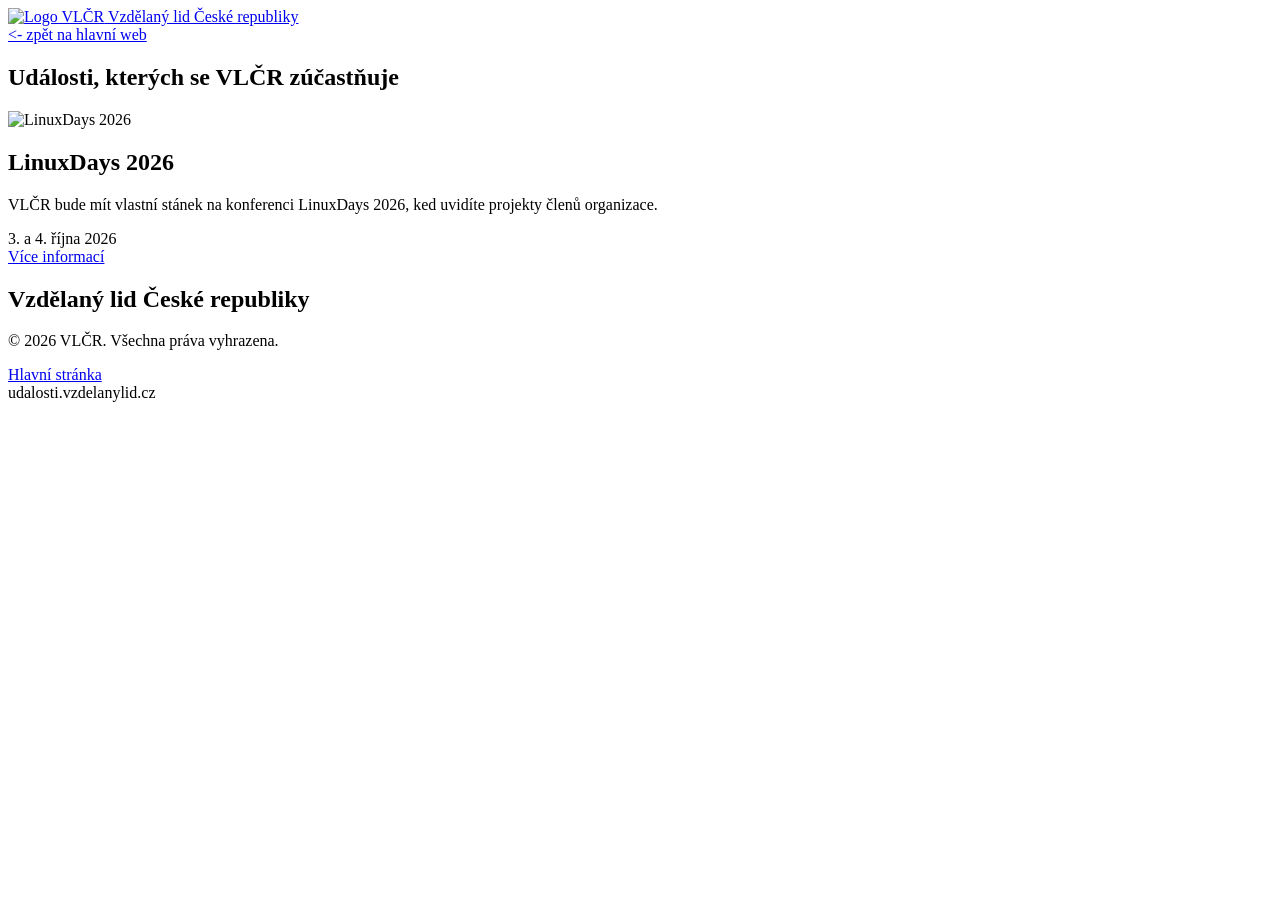
==== index.html @ aa35f0a0 "Nový, už oficiální index.html Nguyen" ====
<!DOCTYPE html>
<html lang="cs">
<head>
    <meta charset="UTF-8">
    <meta name="viewport" content="width=device-width, initial-scale=1.0">
    <title>Události - Vzdělaný lid České republiky</title>
    <link rel="stylesheet" href="styles.css">
    <!-- Google Fonts -->
    <link rel="preconnect" href="https://fonts.googleapis.com">
    <link rel="preconnect" href="https://fonts.gstatic.com" crossorigin>
    <link href="https://fonts.googleapis.com/css2?family=Manrope:wght@300;400;600;700;800&family=Roboto:wght@300;400;500;700&display=swap" rel="stylesheet">
</head>
<body>

    <!-- NAVIGAČNÍ MENU / HEADER -->
    <header class="menu">
        <a href="index.html" class="horizontal-flex navbar">
            <img src="Logo_VLCR.png" alt="Logo VLČR" class="logo">
            <span class="logo-placeholder">Vzdělaný lid České republiky</span>
        </a>
        <div class="menu-text">
            <a href="https://vzdelanylid.cz" class="menu-item">&lt;- zpět na hlavní web</a>
        </div>
    </header>

    <main class="content">

        <!-- ================================================================= -->
        <!-- SEKCE 1: Události které VLČR organizuje                          -->
        <!-- (Pro skrytí celé sekce zakomentujte blok níže: <!-- ... --> 
        <!-- ================================================================= -->
       <!-- <section class="events-section">
            <h1 class="section-title">Události které VLČR organizuje</h1>
            
            <div class="events-list">
                
                <!-- VZOR ŠABLONY UDÁLOSTI (KOPIROVAT ODTUD) 
                <article class="event-card">
                    <div class="event-image-wrapper">
                        <img src="Grafika-js.png" alt="Jaderné setkání" class="event-image">
                    </div>
                    <div class="event-details-bar">
                        <h2 class="event-title">Jaderné setkání</h2>
                        <div class="event-description">
                            <p>Toto je popisek popisek popisek popisek popisek. Přijďte se dozvědět více o nejnovějších technologiích a pokrocích v jaderné fyzice.</p>
                        </div>
                        <div class="event-date">
                            <span>15. 10. 2026</span>
                        </div>
                        <div class="event-action">
                            <a href="#" class="button-event">Více informací</a>
                        </div>
                    </div>
                </article>
                <!-- KONEC VZORU ŠABLONY -->

                <!-- Další událost (příklad kopie) -->
               <!--  <article class="event-card">
                    <div class="event-image-wrapper">
                        <img src="Grafika-js.png" alt="Fyzikální workshop" class="event-image">
                    </div>
                    <div class="event-details-bar">
                        <h2 class="event-title">Fyzikální workshop</h2>
                        <div class="event-description">
                            <p>Praktické ukázky pokusů a workshop určený pro studenty i veřejnost se zájmem o přírodní vědy.</p>
                        </div>
                        <div class="event-date">
                            <span>22. 11. 2026</span>
                        </div>
                        <div class="event-action">
                            <a href="#" class="button-event">Více informací</a>
                        </div>
                    </div>
                </article>

            </div>
        </section> --> 
        <!-- === KONEC SEKCE 1 === --> 


        <!-- ================================================================= -->
        <!-- SEKCE 2: Události kterých se VLČR zúčastňuje                     -->
        <!-- (Pro skrytí celé sekce zakomentujte blok níže: <!-- ... -->      
        <!-- ================================================================= -->
        <section class="events-section">
            <h1 class="section-title">Události, kterých se VLČR zúčastňuje</h1>
            
            <div class="events-list">

                <!-- UDÁLOST 1 v sekci 2 -->
                <article class="event-card">
                    <div class="event-image-wrapper">
                        <img src="Grafika-ld.png" alt="LinuxDays 2026" class="event-image">
                    </div>
                    <div class="event-details-bar">
                        <h2 class="event-title">LinuxDays 2026</h2>
                        <div class="event-description">
                            <p>VLČR bude mít vlastní stánek na konferenci LinuxDays 2026, ked uvidíte projekty členů organizace.</p>
                        </div>
                        <div class="event-date">
                            <span>3. a 4. října 2026</span>
                        </div>
                        <div class="event-action">
                            <a href="linuxdays2026.html" class="button-event">Více informací</a>
                        </div>
                    </div>
                </article>

            </div>
        </section>
        <!-- === KONEC SEKCE 2 === -->

    </main>

    <!-- FOOTER / PATIČKA -->
    <footer class="footer">
        <div class="footer-content">
            <div class="footer-left">
                <h2>Vzdělaný lid České republiky</h2>
                <p>&copy; 2026 VLČR. Všechna práva vyhrazena.</p>
            </div>
            <div class="footer-links">
                <a href="https://vzdelanylid.cz">Hlavní stránka</a>
            </div>
        </div>
        <div class="botnik">
            udalosti.vzdelanylid.cz
        </div>
    </footer>

</body>
</html>
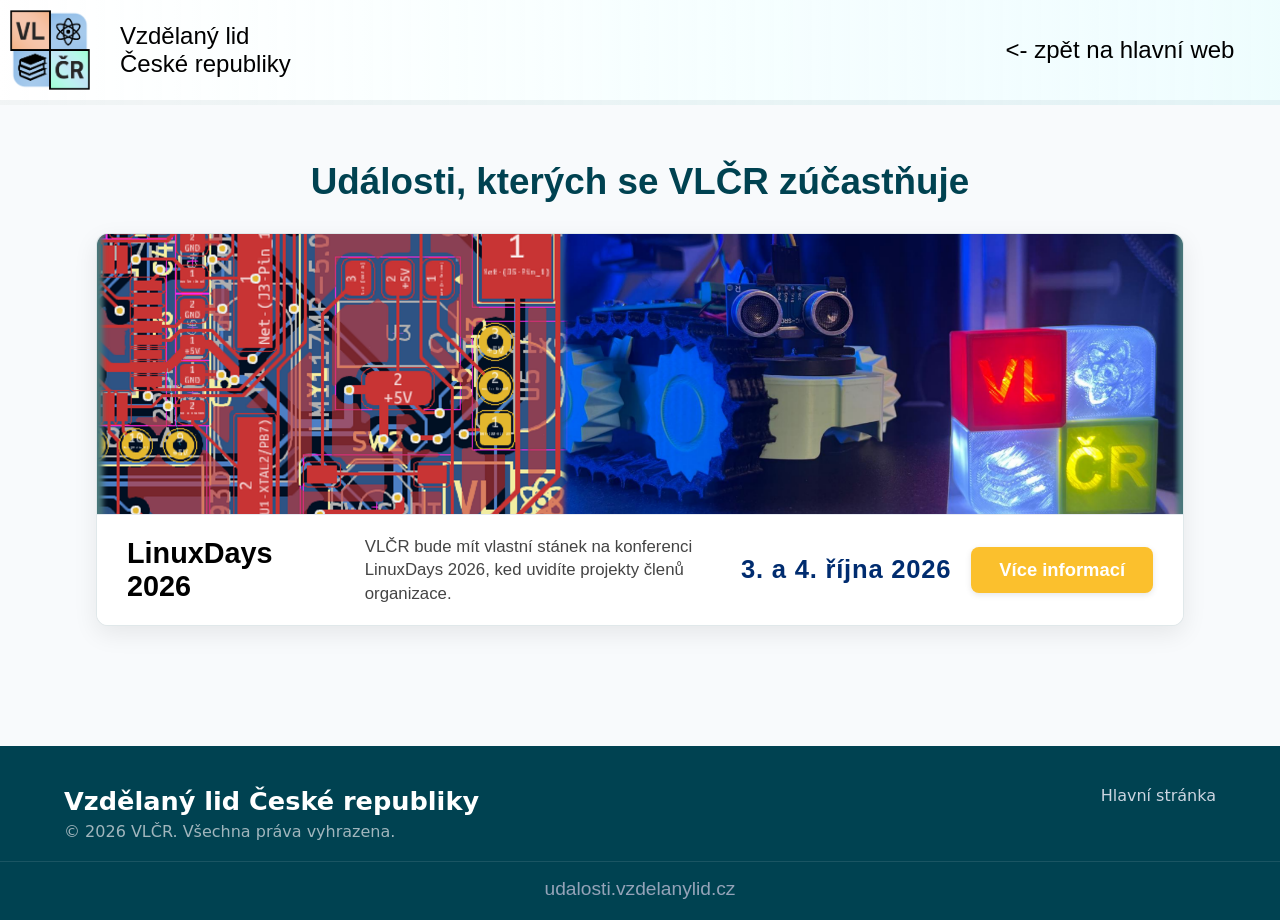
==== commit 5361b6b6: "Fix HTML formatting and update image source" ====
--- a/index.html
+++ b/index.html
@@ -15,7 +15,7 @@
     <!-- NAVIGAČNÍ MENU / HEADER -->
     <header class="menu">
         <a href="index.html" class="horizontal-flex navbar">
-            <img src="Logo_VLCR.png" alt="Logo VLČR" class="logo">
+            <img src="logo_VLCR.png" alt="Logo VLČR" class="logo">
             <span class="logo-placeholder">Vzdělaný lid České republiky</span>
         </a>
         <div class="menu-text">
@@ -90,7 +90,7 @@
                 <!-- UDÁLOST 1 v sekci 2 -->
                 <article class="event-card">
                     <div class="event-image-wrapper">
-                        <img src="Grafika-ld.png" alt="LinuxDays 2026" class="event-image">
+                        <img src="grafika-ld.png" alt="LinuxDays 2026" class="event-image">
                     </div>
                     <div class="event-details-bar">
                         <h2 class="event-title">LinuxDays 2026</h2>
--- a/styles.css
+++ b/styles.css
@@ -0,0 +1,582 @@
+/* ============================================================
+   ZÁKLADNÍ STYLY Z HLAVNÍHO WEBU (ZACHOVÁNÍ DESIGNU)
+   ============================================================ */
+
+body {
+  margin: 0;
+  padding: 0;
+  box-sizing: border-box;
+  font-family: 'Manrope', Arial, Helvetica, sans-serif;
+  background-color: #f8fafc;
+  color: #1e293b;
+}
+
+* {
+  box-sizing: border-box;
+}
+
+html,
+body {
+  overflow-x: hidden;
+}
+
+a {
+  text-decoration: none;
+  color: black;
+}
+
+/* NAVIGATION / MENU */
+.menu {
+  top: 0;
+  position: fixed;
+  display: flex;
+  flex-direction: row;
+  background: linear-gradient(
+    90deg,
+    rgb(255, 255, 255),
+    rgba(235, 254, 255, 0.736)
+  );
+  border-bottom: 5px solid rgba(0, 66, 81, 0.056);
+  height: fit-content;
+  width: 100%;
+  z-index: 999;
+}
+
+.navbar {
+  font-family: Roboto, Arial, Helvetica, sans-serif;
+  display: flex;
+  flex-direction: row;
+  width: auto;
+  height: 100%;
+  align-items: center;
+}
+
+.logo {
+  width: 80px;
+  height: 80px;
+  margin: 10px;
+  transition: transform 0.25s linear;
+  object-fit: contain;
+}
+
+.logo:hover {
+  animation: spin 0.25s linear infinite;
+}
+
+@keyframes spin {
+  from {
+    transform: rotate(0deg);
+  }
+  to {
+    transform: rotate(360deg);
+  }
+}
+
+.logo-placeholder {
+  align-self: center;
+  justify-self: center;
+  margin: 10px;
+  padding: 10px;
+  font-family: Roboto, Arial, Helvetica, sans-serif;
+  font-size: x-large;
+  font-weight: 400;
+  color: rgb(0, 0, 0) !important;
+  display: inline-block;
+  transition: transform 0.2s ease;
+  cursor: pointer;
+}
+
+.logo-placeholder:hover {
+  animation: chaos 0.4s infinite alternate ease-in-out;
+}
+
+@keyframes chaos {
+  0% { transform: rotate(0deg) scale(1); }
+  25% { transform: rotate(3deg) scale(1.05) translateX(2px); }
+  50% { transform: rotate(-3deg) scale(1.02) translateX(-2px); }
+  75% { transform: rotate(2deg) scale(1.06) translateY(2px); }
+  100% { transform: rotate(-2deg) scale(1.04) translateY(-2px); }
+}
+
+.menu-text {
+  display: flex;
+  flex-direction: row;
+  align-items: center;
+  justify-content: right;
+  padding-right: 2vw;
+  width: 100%;
+}
+
+.menu-item {
+  position: relative;
+  margin: 10px;
+  padding: 10px;
+  font-family: Roboto, Arial, Helvetica, sans-serif;
+  font-size: x-large;
+  font-weight: 300;
+  color: rgb(0, 0, 0) !important;
+  text-decoration: none;
+}
+
+.menu-item::after {
+  content: "";
+  position: absolute;
+  left: 50%;
+  bottom: 0;
+  width: 0;
+  height: 3px;
+  background: black;
+  transform: translateX(-50%);
+  transition: width 0.3s ease;
+}
+
+.menu-item:hover::after {
+  width: 100%;
+}
+
+.menu-item:hover {
+  opacity: 0.7;
+  cursor: pointer;
+}
+
+.horizontal-flex {
+  display: flex;
+  flex-direction: row;
+  align-items: center;
+  justify-content: center;
+}
+
+/* MAIN CONTENT LAYOUT */
+.content {
+  padding-top: 130px;
+  padding-bottom: 60px;
+  display: flex;
+  align-items: center;
+  justify-content: center;
+  flex-direction: column;
+  width: 100%;
+}
+
+/* ============================================================
+   SEKCE A KARTY UDÁLOSTÍ (PODLOUHLÉ OBDÉLNÍKOVÉ ŠABLONY)
+   ============================================================ */
+
+.events-section {
+  width: 85vw;
+  max-width: 1200px;
+  margin-bottom: 60px;
+  display: flex;
+  flex-direction: column;
+  align-items: center;
+}
+
+.section-title {
+  font-family: Manrope, Arial, Helvetica, sans-serif;
+  font-size: 2.3rem;
+  font-weight: 700;
+  color: rgb(0, 66, 81);
+  margin-bottom: 30px;
+  text-align: center;
+}
+
+.events-list {
+  display: flex;
+  flex-direction: column;
+  gap: 35px;
+  width: 100%;
+}
+
+/* KARTA UDÁLOSTI (PODLOUHLÝ OBDÉLNÍK PODLE NÁVRHU) */
+.event-card {
+  display: flex;
+  flex-direction: column;
+  background: #ffffff;
+  border-radius: 12px;
+  overflow: hidden;
+  box-shadow: 0 8px 24px rgba(0, 0, 0, 0.08);
+  border: 1px solid rgba(0, 66, 81, 0.12);
+  transition: transform 0.3s ease, box-shadow 0.3s ease;
+  width: 100%;
+}
+
+.event-card:hover {
+  transform: translateY(-4px);
+  box-shadow: 0 12px 32px rgba(0, 0, 0, 0.12);
+}
+
+/* OBRÁZEK NAHOŘE (MODRÁ PLOCHA Z NÁVRHU) */
+.event-image-wrapper {
+  width: 100%;
+  height: 280px;
+  background-color: #4a777a; /* Mírně tlumené modré pozadí pro záložní účely */
+  overflow: hidden;
+  display: flex;
+  align-items: center;
+  justify-content: center;
+}
+
+.event-image {
+  width: 100%;
+  height: 100%;
+  object-fit: cover;
+  display: block;
+}
+
+/* SPODNÍ PÁS S INFORMACEMI (NÁZEV, POPIS, DATUM, TLAČÍTKO) */
+.event-details-bar {
+  display: flex;
+  flex-direction: row;
+  align-items: center;
+  justify-content: space-between;
+  padding: 20px 30px;
+  background: #ffffff;
+  gap: 20px;
+  border-top: 1px solid rgba(0, 44, 111, 0.1);
+}
+
+.event-title {
+  font-family: Manrope, Arial, Helvetica, sans-serif;
+  font-size: 1.8rem;
+  font-weight: 700;
+  color: #000000;
+  margin: 0;
+  flex: 1.2;
+  min-width: 180px;
+}
+
+.event-description {
+  flex: 2;
+  padding: 0 10px;
+}
+
+.event-description p {
+  font-family: Manrope, Arial, Helvetica, sans-serif;
+  font-size: 1.05rem;
+  color: #444444;
+  margin: 0;
+  text-align: left;
+  line-height: 1.4;
+}
+
+.event-date {
+  font-family: Manrope, Arial, Helvetica, sans-serif;
+  font-size: 1.6rem;
+  font-weight: 700;
+  color: rgb(0, 44, 111);
+  text-align: center;
+  min-width: 140px;
+  letter-spacing: 0.03em;
+}
+
+.event-action {
+  display: flex;
+  align-items: center;
+  justify-content: flex-end;
+}
+
+/* ZLATÉ / ŽLUTÉ TLAČÍTKO PODLE NÁVRHU ("Více informací") */
+.button-event {
+  font-family: Manrope, Arial, Helvetica, sans-serif;
+  font-size: 1.15rem;
+  font-weight: 600;
+  padding: 12px 28px;
+  background-color: #fbc02d; /* Zlatá žluť z návrhu */
+  color: #ffffff;
+  border: none;
+  border-radius: 8px;
+  cursor: pointer;
+  transition: background-color 0.25s ease, transform 0.15s ease;
+  white-space: nowrap;
+  display: inline-block;
+  box-shadow: 0 2px 6px rgba(0, 0, 0, 0.1);
+}
+
+.button-event:hover {
+  background-color: #f57f17;
+  color: #ffffff;
+  transform: scale(1.02);
+}
+
+/* ============================================================
+   FOOTER (PATIČKA Z HLAVNÍHO WEBU)
+   ============================================================ */
+
+.footer {
+  width: 100%;
+  padding: 40px 0 20px;
+  background: #004251;
+  color: #e5e7eb;
+  font-family: system-ui, sans-serif;
+}
+
+.footer-content {
+  max-width: 1200px;
+  margin: 0 auto;
+  padding: 0 24px;
+  display: flex;
+  justify-content: space-between;
+  align-items: flex-start;
+  flex-wrap: wrap;
+  gap: 40px;
+}
+
+.footer-left h2 {
+  margin: 0;
+  font-size: 1.6rem;
+  font-weight: 600;
+  color: #fff;
+}
+
+.footer-left p {
+  margin: 6px 0 0;
+  opacity: 0.7;
+}
+
+.footer-links {
+  display: flex;
+  flex-direction: column;
+  gap: 10px;
+}
+
+.footer-links a {
+  color: #cbd5e1;
+  text-decoration: none;
+  transition: 0.25s ease;
+}
+
+.footer-links a:hover {
+  color: #4f9cff;
+  transform: translateX(3px);
+}
+
+.botnik {
+  font-family: Manrope, Arial, Helvetica, sans-serif;
+  display: block;
+  width: 100%;
+  padding: 16px 0 0 0;
+  margin-top: 20px;
+  text-align: center;
+  font-size: 1.2rem;
+  color: #94a3b8;
+  border-top: 1px solid rgba(255, 255, 255, 0.1);
+}
+
+/* ============================================================
+   RESPONZIVITA PRO MOBILY A TABLETY
+   ============================================================ */
+
+@media (max-width: 900px) {
+  .event-details-bar {
+    flex-direction: column;
+    align-items: flex-start;
+    gap: 15px;
+  }
+
+  .event-title, .event-description, .event-date, .event-action {
+    width: 100%;
+    text-align: left;
+  }
+
+  .event-date {
+    font-size: 1.3rem;
+  }
+
+  .event-action {
+    justify-content: flex-start;
+  }
+
+  .button-event {
+    width: 100%;
+    text-align: center;
+  }
+}
+
+@media (max-width: 768px) {
+  .menu {
+    flex-direction: column !important;
+    position: relative !important;
+    height: auto !important;
+    padding: 10px 0 !important;
+    align-items: center !important;
+  }
+
+  .menu > a.horizontal-flex {
+    flex-direction: column !important;
+    margin-bottom: 5px !important;
+  }
+
+  .logo {
+    width: 50px !important;
+    height: 50px !important;
+  }
+
+  .logo-placeholder {
+    font-size: 1.1rem !important;
+    text-align: center !important;
+    margin: 5px 10px !important;
+  }
+
+  .menu-text {
+    width: 100% !important;
+    justify-content: center !important;
+    padding-right: 0 !important;
+  }
+
+  .menu-item {
+    font-size: 1rem !important;
+    margin: 5px 10px !important;
+  }
+
+  .content {
+    padding-top: 20px !important;
+  }
+
+  .events-section {
+    width: 92vw;
+  }
+
+  .section-title {
+    font-size: 1.6rem;
+  }
+
+  .event-image-wrapper {
+    height: 180px;
+  }
+}
+
+
+/* ============================================================
+   STYLY PRO DETAIL UDÁLOSTI (linuxdays2026.html / podstránky)
+   ============================================================ */
+
+.event-detail-container {
+  width: 70vw;
+  max-width: 900px;
+  background: #ffffff;
+  border-radius: 16px;
+  overflow: hidden;
+  box-shadow: 0 10px 30px rgba(0, 0, 0, 0.08);
+  border: 1px solid rgba(0, 66, 81, 0.12);
+  margin-bottom: 50px;
+}
+
+.event-detail-header-image {
+  width: 100%;
+  height: 350px;
+  background-color: #004251;
+  overflow: hidden;
+}
+
+.detail-banner-img {
+  width: 100%;
+  height: 100%;
+  object-fit: cover;
+  display: block;
+}
+
+.event-detail-body {
+  padding: 40px 50px;
+  display: flex;
+  flex-direction: column;
+  gap: 20px;
+}
+
+.event-detail-title {
+  font-family: Manrope, Arial, Helvetica, sans-serif;
+  font-size: 2.5rem;
+  font-weight: 800;
+  color: rgb(0, 66, 81);
+  margin-top: 0;
+  margin-bottom: 10px;
+  line-height: 1.2;
+}
+
+.event-detail-lead {
+  font-size: 1.25rem !important;
+  line-height: 1.6;
+  color: #1e293b;
+}
+
+.event-detail-body p {
+  font-family: Manrope, Arial, Helvetica, sans-serif;
+  font-size: 1.1rem;
+  line-height: 1.6;
+  color: #334155;
+  margin: 0;
+}
+
+/* BLOCK / BOX ROZCESTNÍKU PRO ZÁKLADNÍ INFORMACE */
+.info-box {
+  background-color: #f0f9ff;
+  border-left: 5px solid rgb(0, 66, 81);
+  padding: 25px 30px;
+  border-radius: 8px;
+  margin: 10px 0;
+}
+
+.info-box h2 {
+  font-size: 1.5rem;
+  color: rgb(0, 66, 81);
+  margin-top: 0;
+  margin-bottom: 15px;
+}
+
+.info-list {
+  list-style: none;
+  padding: 0;
+  margin: 0;
+  display: flex;
+  flex-direction: column;
+  gap: 12px;
+}
+
+.info-list li {
+  font-family: Manrope, Arial, Helvetica, sans-serif;
+  font-size: 1.1rem;
+  color: #1e293b;
+}
+
+.info-list a {
+  color: #0284c7;
+  text-decoration: underline;
+  font-weight: 600;
+}
+
+.info-list a:hover {
+  color: #0369a1;
+}
+
+.cta-callout {
+  font-weight: 700 !important;
+  font-size: 1.2rem !important;
+  color: rgb(0, 66, 81) !important;
+  margin-top: 15px !important;
+}
+
+.event-detail-actions {
+  margin-top: 20px;
+  display: flex;
+  justify-content: center;
+}
+
+.event-detail-actions .button-17 {
+  width: auto;
+  text-decoration: none;
+  padding: 10px 30px;
+}
+
+/* RESPONZIVITA DETAILU UDÁLOSTI */
+@media (max-width: 900px) {
+  .event-detail-container {
+    width: 92vw;
+  }
+  .event-detail-body {
+    padding: 25px 20px;
+  }
+  .event-detail-title {
+    font-size: 1.8rem;
+  }
+  .event-detail-header-image {
+    height: 220px;
+  }
+}
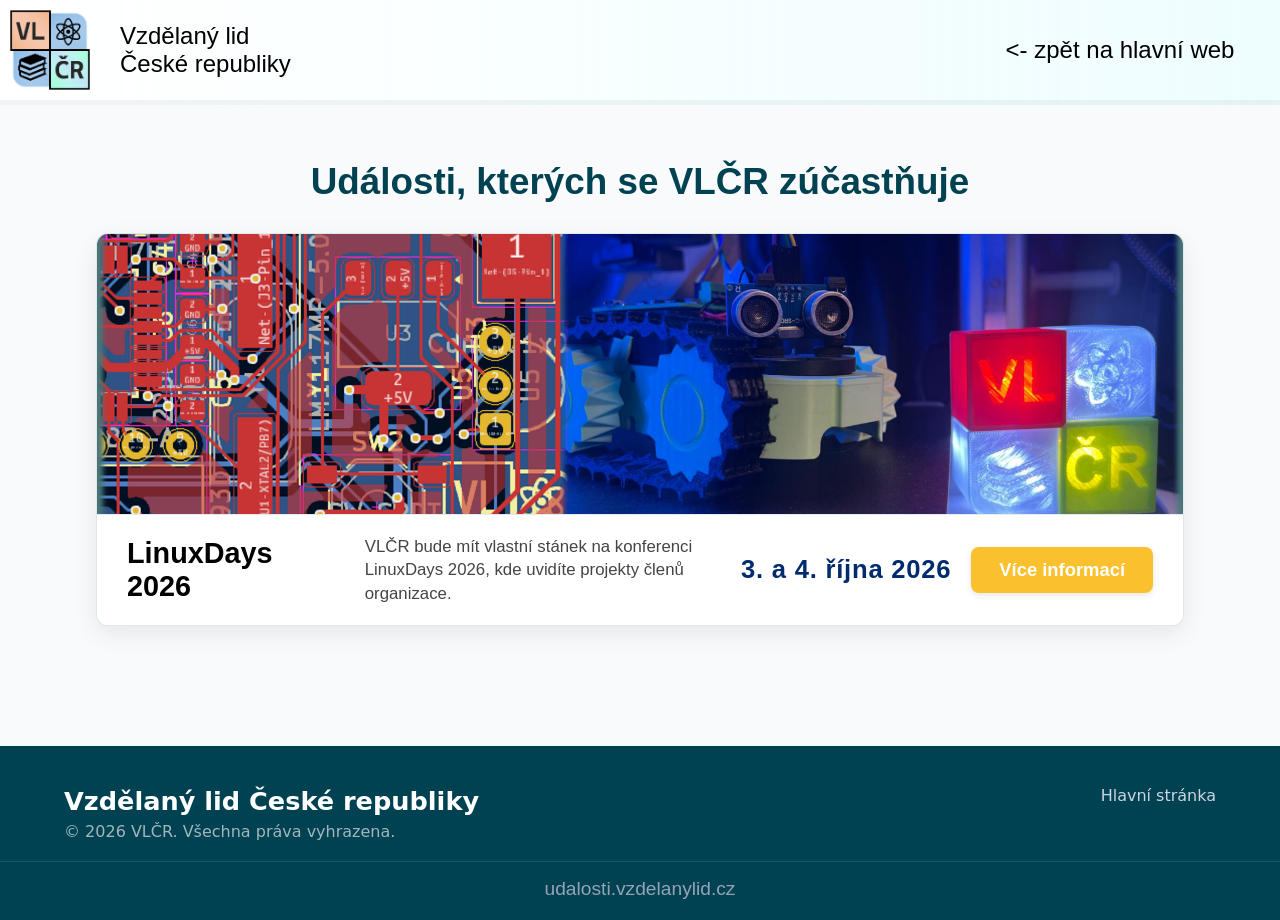
==== commit 11b5c134: "Fix HTML formatting and structure" ====
--- a/index.html
+++ b/index.html
@@ -5,6 +5,7 @@
     <meta name="viewport" content="width=device-width, initial-scale=1.0">
     <title>Události - Vzdělaný lid České republiky</title>
     <link rel="stylesheet" href="styles.css">
+    <link rel="icon" type="image/png" href="logo_VLCR.png" />
     <!-- Google Fonts -->
     <link rel="preconnect" href="https://fonts.googleapis.com">
     <link rel="preconnect" href="https://fonts.gstatic.com" crossorigin>
@@ -95,7 +96,7 @@
                     <div class="event-details-bar">
                         <h2 class="event-title">LinuxDays 2026</h2>
                         <div class="event-description">
-                            <p>VLČR bude mít vlastní stánek na konferenci LinuxDays 2026, ked uvidíte projekty členů organizace.</p>
+                            <p>VLČR bude mít vlastní stánek na konferenci LinuxDays 2026, kde uvidíte projekty členů organizace.</p>
                         </div>
                         <div class="event-date">
                             <span>3. a 4. října 2026</span>
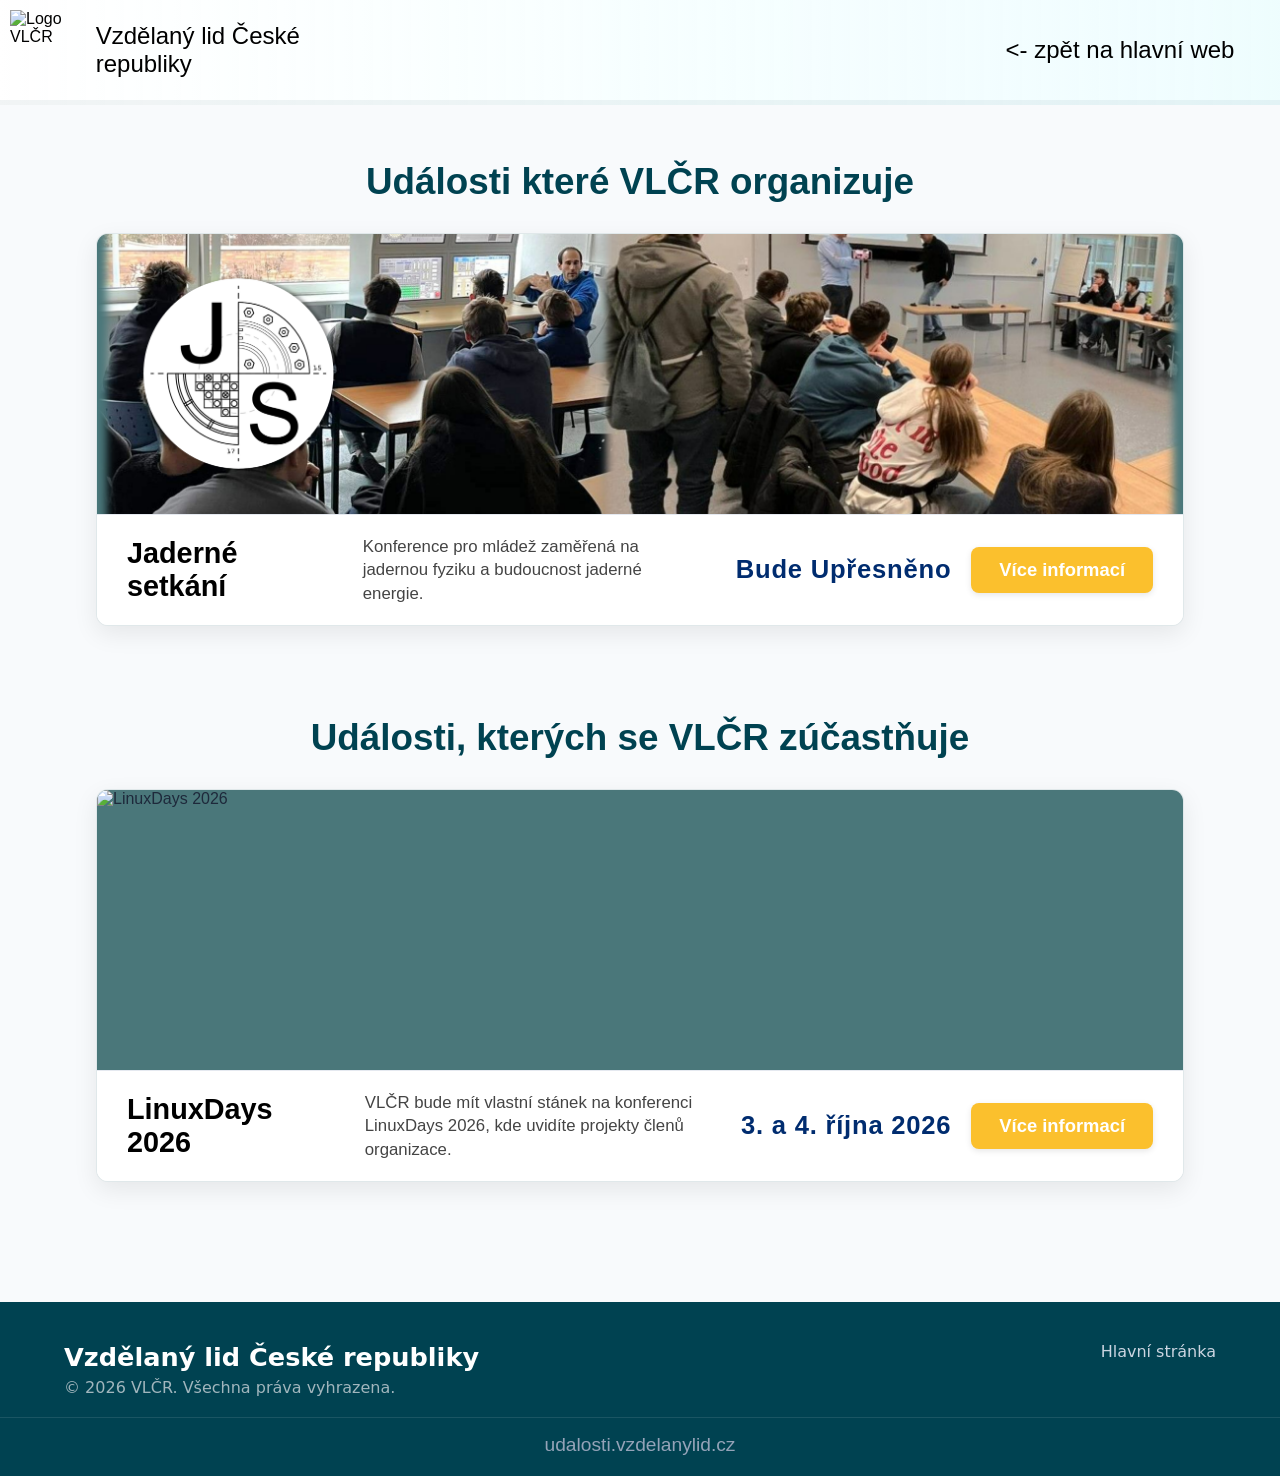
==== commit df8d3513: "Úprava indexu aby tam bylo vidět js" ====
--- a/index.html
+++ b/index.html
@@ -16,7 +16,7 @@
     <!-- NAVIGAČNÍ MENU / HEADER -->
     <header class="menu">
         <a href="index.html" class="horizontal-flex navbar">
-            <img src="logo_VLCR.png" alt="Logo VLČR" class="logo">
+            <img src="Logo_VLCR.png" alt="Logo VLČR" class="logo">
             <span class="logo-placeholder">Vzdělaný lid České republiky</span>
         </a>
         <div class="menu-text">
@@ -29,53 +29,34 @@
         <!-- ================================================================= -->
         <!-- SEKCE 1: Události které VLČR organizuje                          -->
         <!-- (Pro skrytí celé sekce zakomentujte blok níže: <!-- ... --> 
-        <!-- ================================================================= -->
-       <!-- <section class="events-section">
+         <!-- ================================================================= -->
+       <section class="events-section">
             <h1 class="section-title">Události které VLČR organizuje</h1>
             
             <div class="events-list">
                 
-                <!-- VZOR ŠABLONY UDÁLOSTI (KOPIROVAT ODTUD) 
+                <!-- VZOR ŠABLONY UDÁLOSTI (KOPIROVAT ODTUD) -->
                 <article class="event-card">
                     <div class="event-image-wrapper">
-                        <img src="Grafika-js.png" alt="Jaderné setkání" class="event-image">
+                        <img src="grafika-js.png" alt="Jaderné setkání" class="event-image">
                     </div>
                     <div class="event-details-bar">
                         <h2 class="event-title">Jaderné setkání</h2>
                         <div class="event-description">
-                            <p>Toto je popisek popisek popisek popisek popisek. Přijďte se dozvědět více o nejnovějších technologiích a pokrocích v jaderné fyzice.</p>
+                            <p>Konference pro mládež zaměřená na jadernou fyziku a budoucnost jaderné energie.</p>
                         </div>
                         <div class="event-date">
-                            <span>15. 10. 2026</span>
+                            <span>Bude Upřesněno</span>
                         </div>
                         <div class="event-action">
-                            <a href="#" class="button-event">Více informací</a>
+                            <a href="jadernesetkani2026.html" class="button-event">Více informací</a>
                         </div>
                     </div>
                 </article>
                 <!-- KONEC VZORU ŠABLONY -->
 
-                <!-- Další událost (příklad kopie) -->
-               <!--  <article class="event-card">
-                    <div class="event-image-wrapper">
-                        <img src="Grafika-js.png" alt="Fyzikální workshop" class="event-image">
-                    </div>
-                    <div class="event-details-bar">
-                        <h2 class="event-title">Fyzikální workshop</h2>
-                        <div class="event-description">
-                            <p>Praktické ukázky pokusů a workshop určený pro studenty i veřejnost se zájmem o přírodní vědy.</p>
-                        </div>
-                        <div class="event-date">
-                            <span>22. 11. 2026</span>
-                        </div>
-                        <div class="event-action">
-                            <a href="#" class="button-event">Více informací</a>
-                        </div>
-                    </div>
-                </article>
-
             </div>
-        </section> --> 
+        </section> 
         <!-- === KONEC SEKCE 1 === --> 
 
 
@@ -91,7 +72,7 @@
                 <!-- UDÁLOST 1 v sekci 2 -->
                 <article class="event-card">
                     <div class="event-image-wrapper">
-                        <img src="grafika-ld.png" alt="LinuxDays 2026" class="event-image">
+                        <img src="Grafika-ld.png" alt="LinuxDays 2026" class="event-image">
                     </div>
                     <div class="event-details-bar">
                         <h2 class="event-title">LinuxDays 2026</h2>
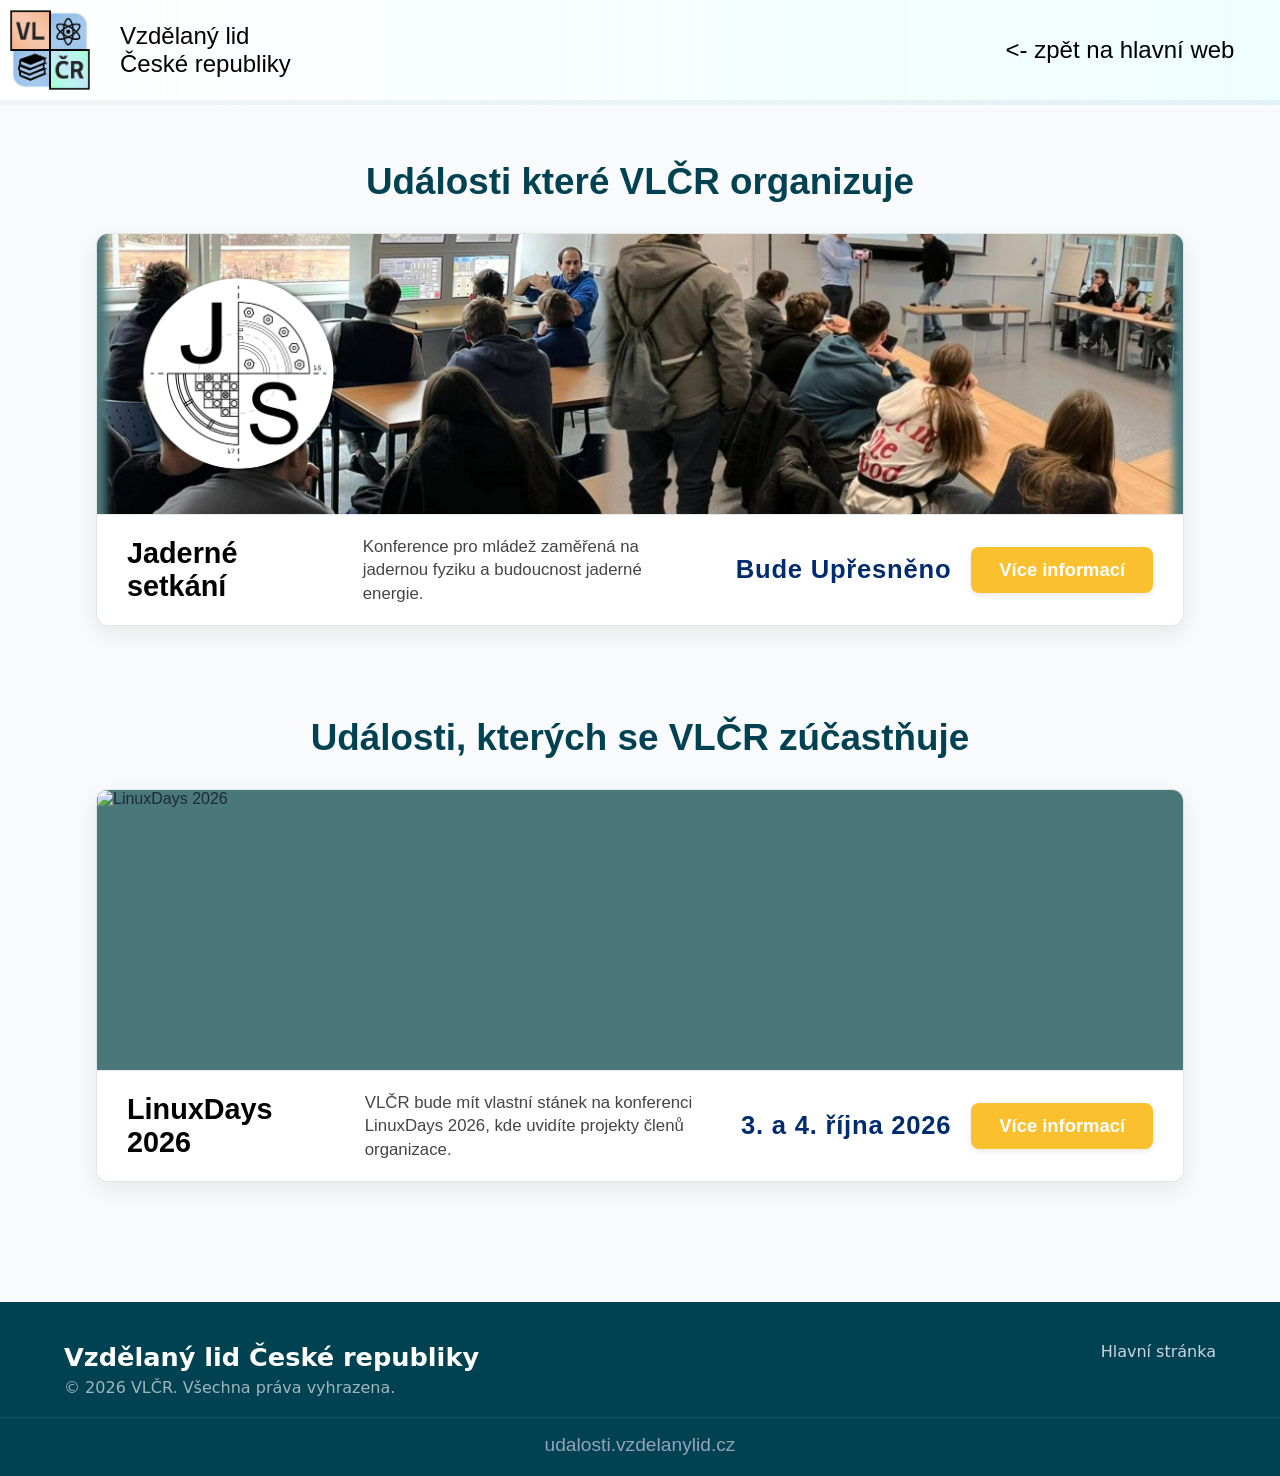
==== commit 9c5f0bec: "nenačítalo se logo UwU" ====
--- a/index.html
+++ b/index.html
@@ -16,7 +16,7 @@
     <!-- NAVIGAČNÍ MENU / HEADER -->
     <header class="menu">
         <a href="index.html" class="horizontal-flex navbar">
-            <img src="Logo_VLCR.png" alt="Logo VLČR" class="logo">
+            <img src="logo_VLCR.png" alt="Logo VLČR" class="logo">
             <span class="logo-placeholder">Vzdělaný lid České republiky</span>
         </a>
         <div class="menu-text">
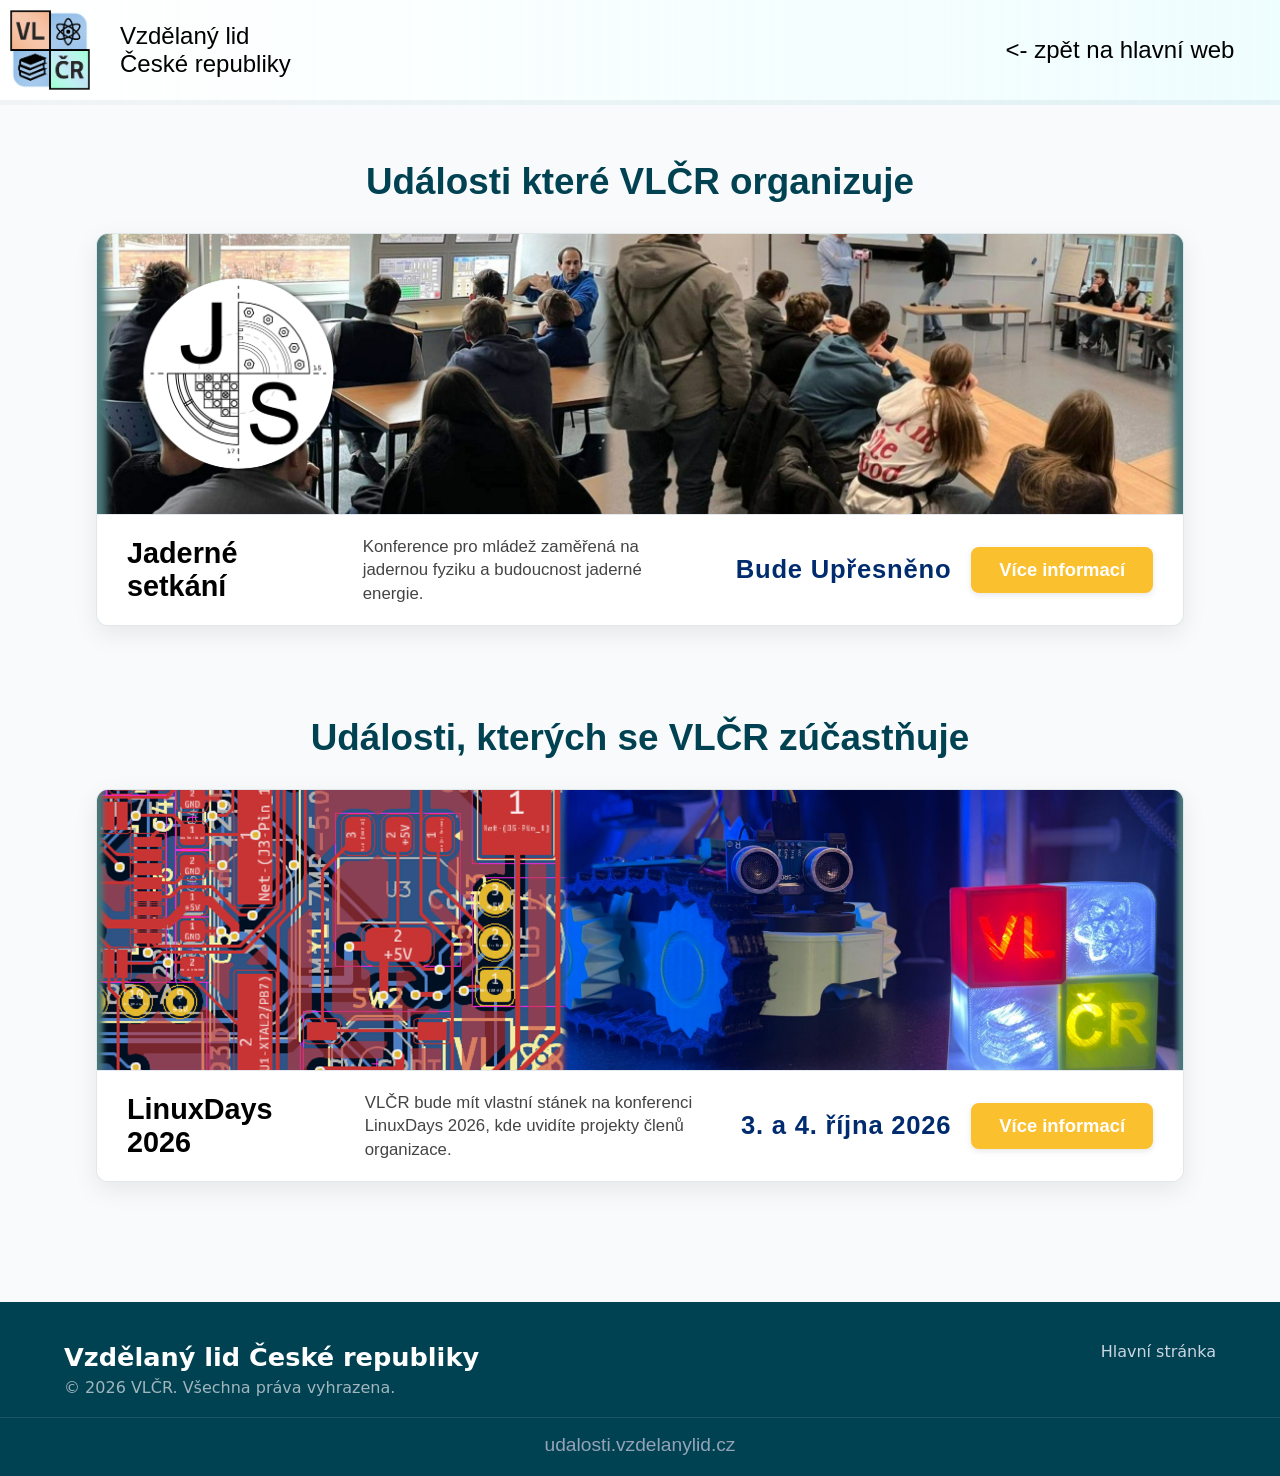
==== commit 1d4388d5: "nenačítala se grafika ld UwU" ====
--- a/index.html
+++ b/index.html
@@ -72,7 +72,7 @@
                 <!-- UDÁLOST 1 v sekci 2 -->
                 <article class="event-card">
                     <div class="event-image-wrapper">
-                        <img src="Grafika-ld.png" alt="LinuxDays 2026" class="event-image">
+                        <img src="grafika-ld.png" alt="LinuxDays 2026" class="event-image">
                     </div>
                     <div class="event-details-bar">
                         <h2 class="event-title">LinuxDays 2026</h2>
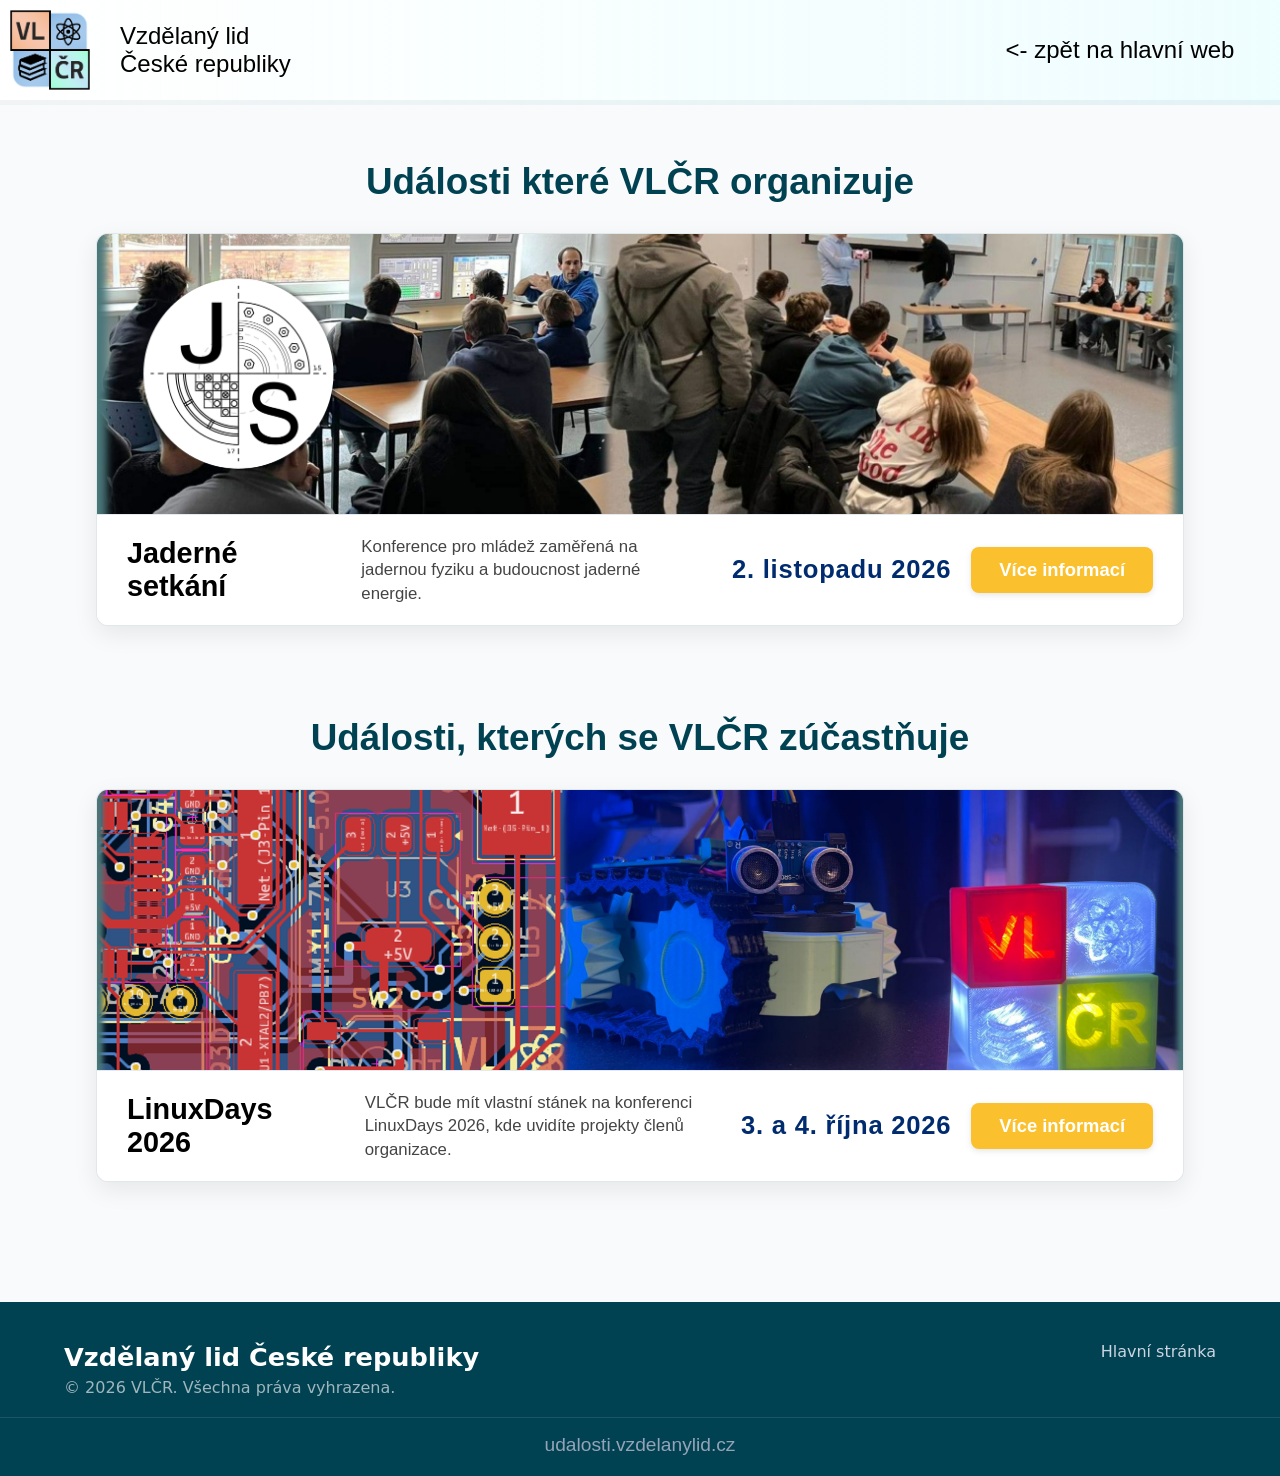
==== commit 777efcba: "Modify event information in index.html Updated event details for Jaderné setkání and LinuxDays 2026." ====
--- a/index.html
+++ b/index.html
@@ -46,7 +46,7 @@
                             <p>Konference pro mládež zaměřená na jadernou fyziku a budoucnost jaderné energie.</p>
                         </div>
                         <div class="event-date">
-                            <span>Bude Upřesněno</span>
+                            <span>2. listopadu 2026</span>
                         </div>
                         <div class="event-action">
                             <a href="jadernesetkani2026.html" class="button-event">Více informací</a>
